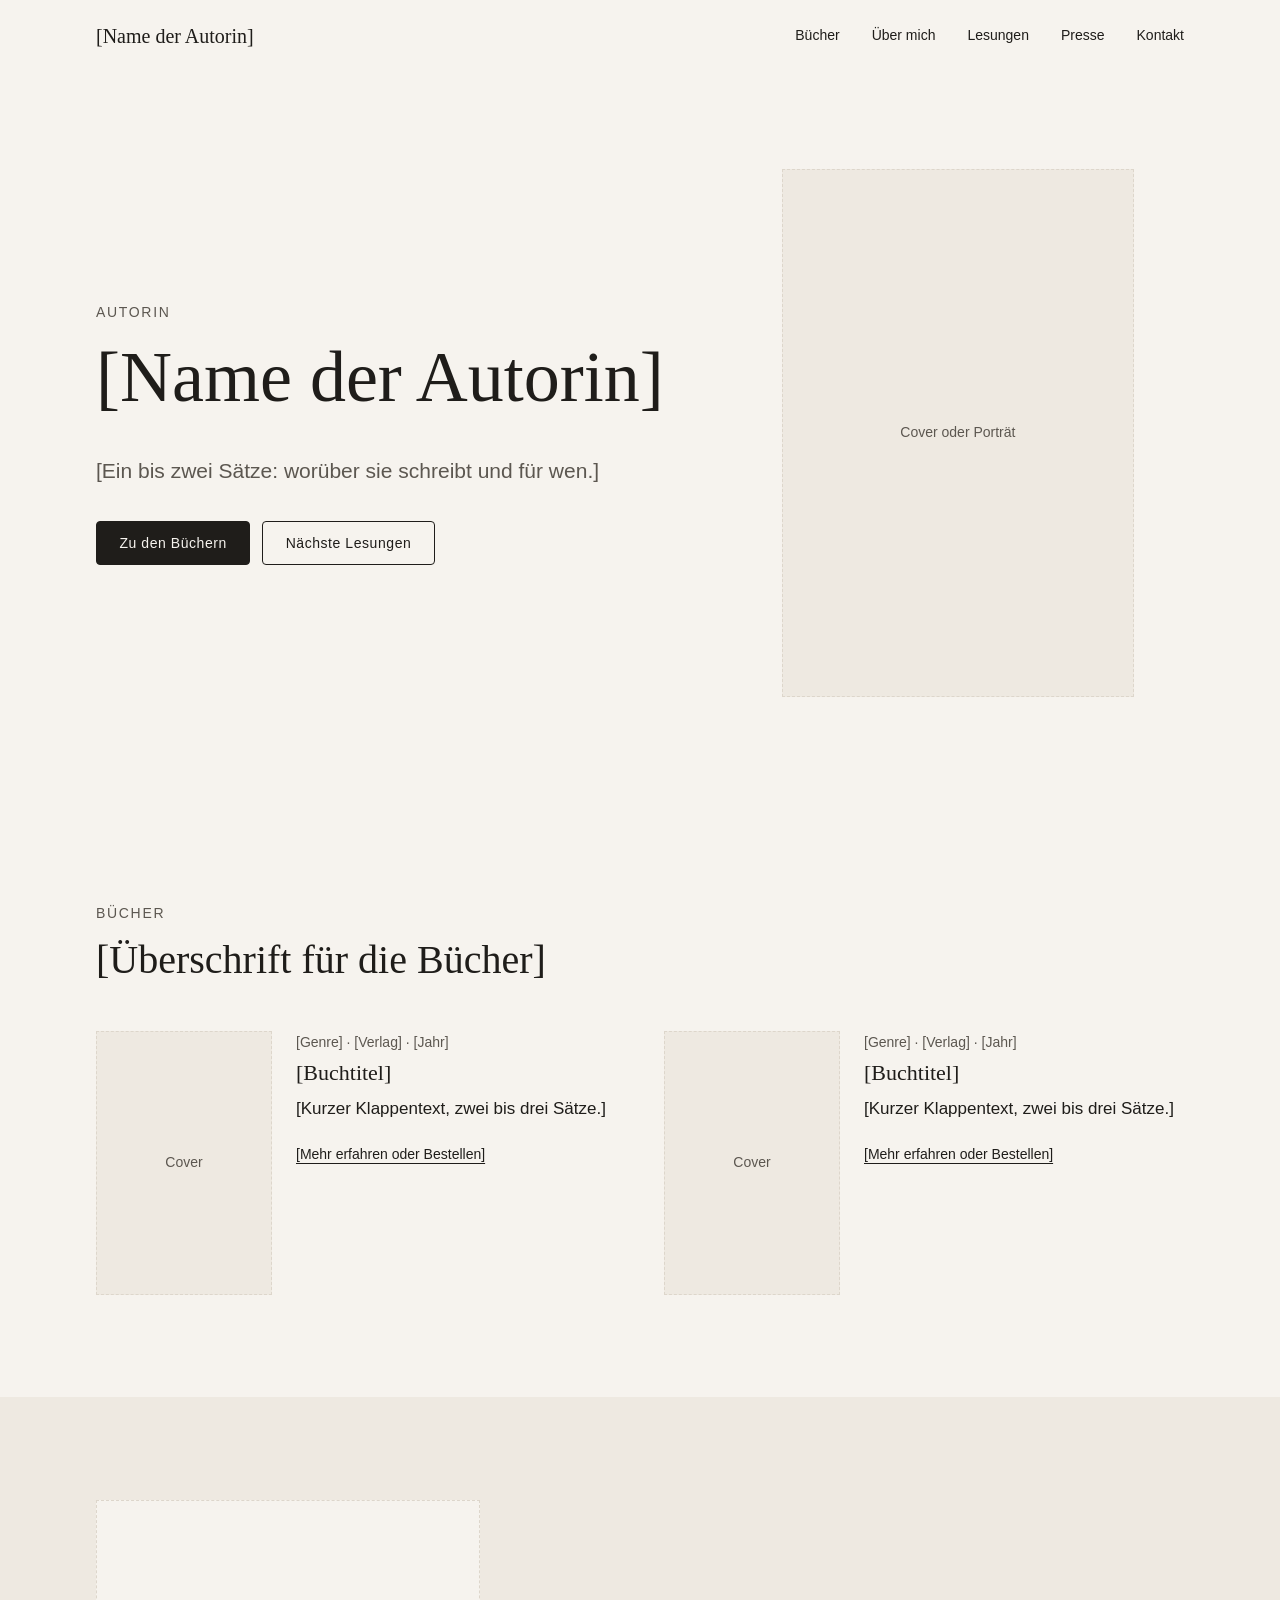
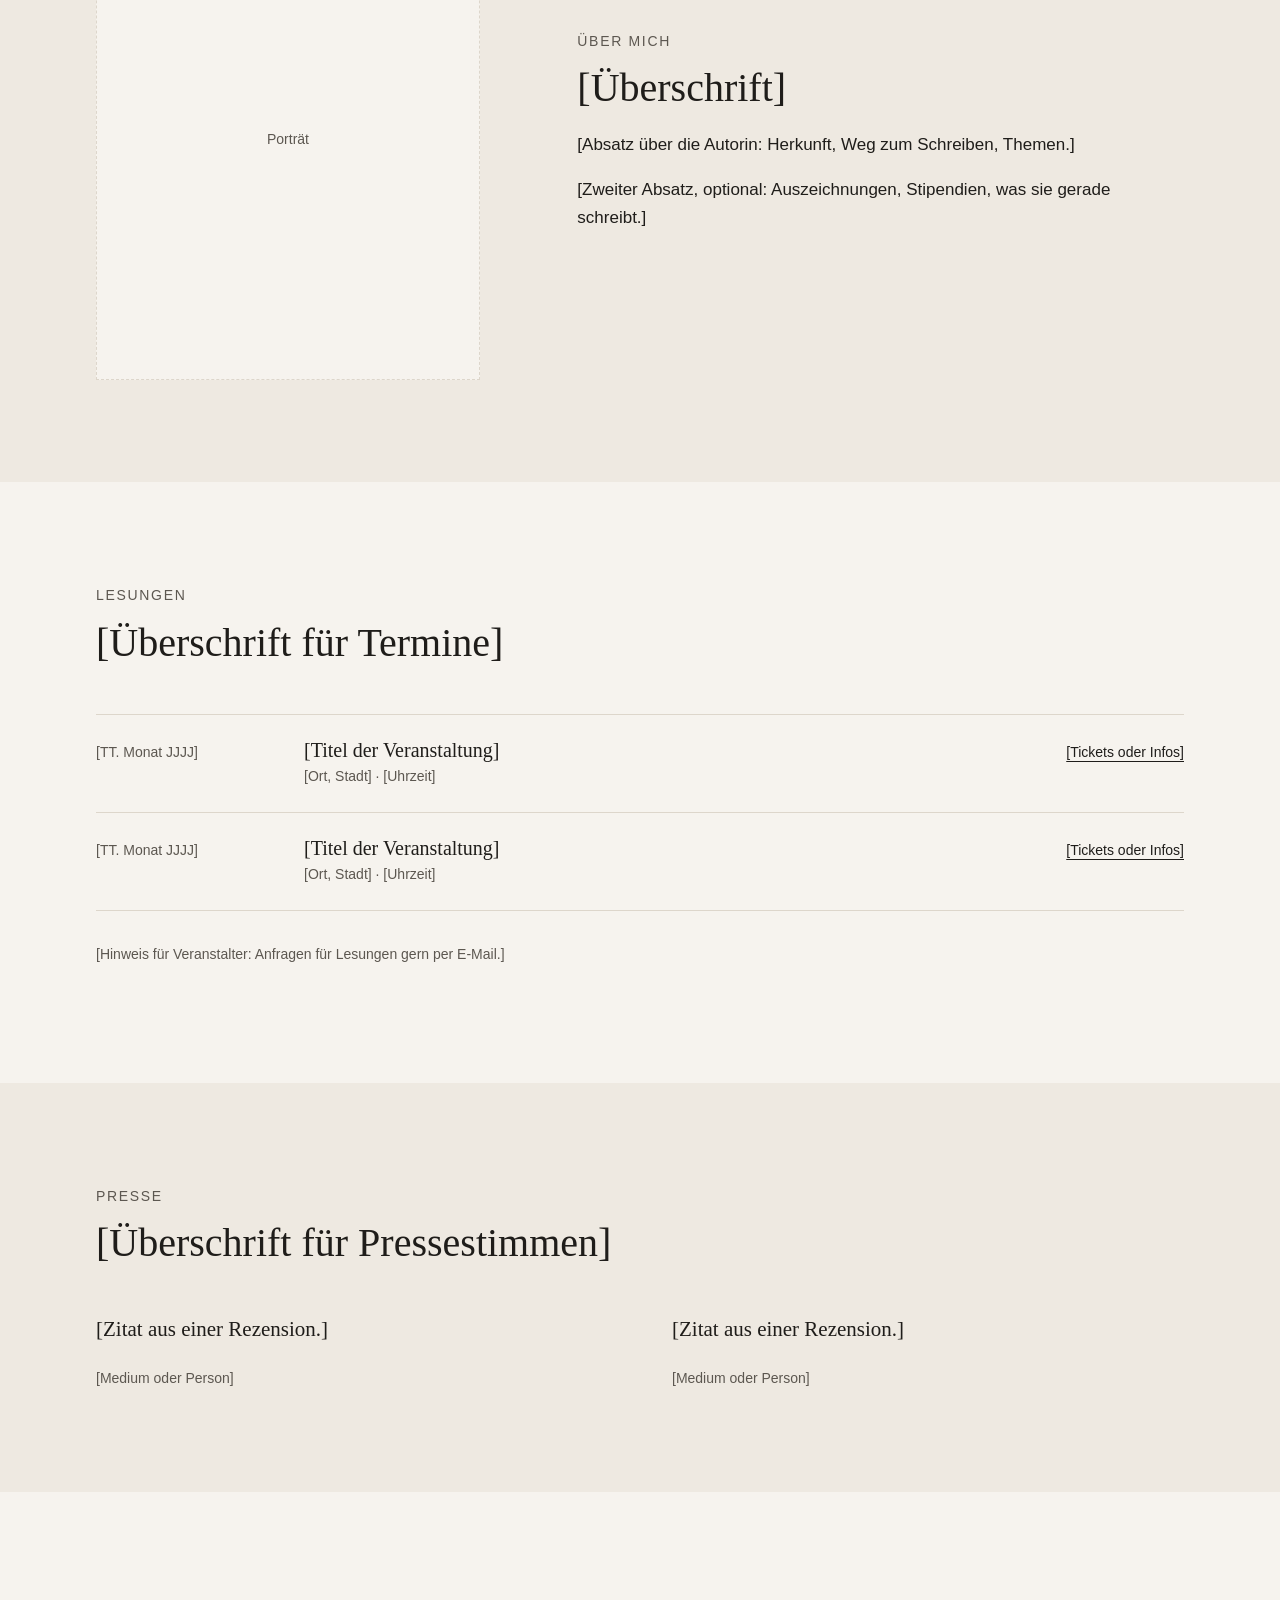
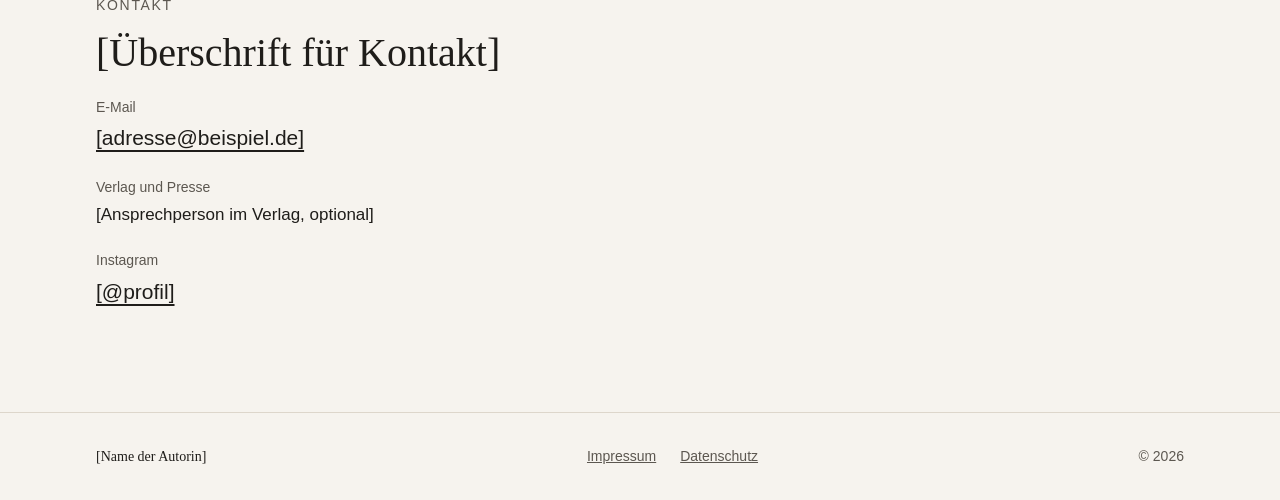
==== index.html @ 93bce3ea "Static site skeleton for an author: sections, legal templates, GitHub Pages setup Co-Authored-By: Cl" ====
<!DOCTYPE html>
<html lang="de">
<head>
  <meta charset="UTF-8">
  <meta name="viewport" content="width=device-width, initial-scale=1.0">
  <title>[Name der Autorin] | Autorin</title>
  <meta name="description" content="[Ein Satz über die Autorin und ihre Bücher, etwa 150 Zeichen.]">
  <meta name="theme-color" content="#f6f3ee">
  <meta property="og:title" content="[Name der Autorin] | Autorin">
  <meta property="og:description" content="[Ein Satz über die Autorin und ihre Bücher.]">
  <meta property="og:type" content="website">
  <link rel="icon" href="favicon.svg" type="image/svg+xml">
  <link rel="stylesheet" href="assets/css/style.css?v=20261109-1">
  <script>document.documentElement.classList.add("js");</script>
  <script src="assets/js/main.js?v=20261109-1" defer></script>
</head>
<body>
  <a class="skip-link" href="#inhalt">Zum Inhalt springen</a>

  <!-- Header ============================================================ -->
  <header class="site-header">
    <div class="container header-inner">
      <a class="brand" href="#top">[Name der Autorin]</a>

      <nav class="nav" aria-label="Hauptnavigation">
        <a href="#buecher">Bücher</a>
        <a href="#ueber-mich">Über mich</a>
        <a href="#lesungen">Lesungen</a>
        <a href="#presse">Presse</a>
        <a href="#kontakt">Kontakt</a>
      </nav>

      <button class="menu-toggle" type="button" aria-expanded="false" aria-controls="mobile-menu" aria-label="Menü öffnen">
        <span></span>
        <span></span>
      </button>
    </div>
  </header>

  <div class="mobile-menu" id="mobile-menu" aria-hidden="true">
    <ul>
      <li><a href="#buecher">Bücher</a></li>
      <li><a href="#ueber-mich">Über mich</a></li>
      <li><a href="#lesungen">Lesungen</a></li>
      <li><a href="#presse">Presse</a></li>
      <li><a href="#kontakt">Kontakt</a></li>
    </ul>
  </div>

  <main id="top">
    <div id="inhalt"></div>

    <!-- Start ============================================================= -->
    <section class="hero" aria-label="Einleitung">
      <div class="container hero__grid">
        <div class="hero__content">
          <p class="eyebrow reveal">Autorin</p>
          <h1 class="hero__title reveal">[Name der Autorin]</h1>
          <p class="hero__lead reveal">[Ein bis zwei Sätze: worüber sie schreibt und für wen.]</p>
          <div class="hero__actions reveal">
            <a class="btn btn--solid" href="#buecher">Zu den Büchern</a>
            <a class="btn" href="#lesungen">Nächste Lesungen</a>
          </div>
        </div>
        <figure class="hero__media reveal">
          <!-- Neuestes Buchcover oder Porträt: <img src="assets/images/..." alt="..." width="..." height="..."> -->
          <div class="placeholder placeholder--cover" aria-hidden="true">Cover oder Porträt</div>
        </figure>
      </div>
    </section>

    <!-- Bücher ============================================================ -->
    <section class="section" id="buecher" aria-labelledby="buecher-titel">
      <div class="container">
        <header class="section__head reveal">
          <p class="eyebrow">Bücher</p>
          <h2 id="buecher-titel">[Überschrift für die Bücher]</h2>
        </header>

        <ul class="books">
          <!-- Pro Buch ein <li class="book">. Reihenfolge: neuestes zuerst. -->
          <li class="book reveal">
            <div class="placeholder placeholder--cover" aria-hidden="true">Cover</div>
            <div class="book__body">
              <p class="book__meta">[Genre] · [Verlag] · [Jahr]</p>
              <h3 class="book__title">[Buchtitel]</h3>
              <p>[Kurzer Klappentext, zwei bis drei Sätze.]</p>
              <a class="text-link" href="#">[Mehr erfahren oder Bestellen]</a>
            </div>
          </li>
          <li class="book reveal">
            <div class="placeholder placeholder--cover" aria-hidden="true">Cover</div>
            <div class="book__body">
              <p class="book__meta">[Genre] · [Verlag] · [Jahr]</p>
              <h3 class="book__title">[Buchtitel]</h3>
              <p>[Kurzer Klappentext, zwei bis drei Sätze.]</p>
              <a class="text-link" href="#">[Mehr erfahren oder Bestellen]</a>
            </div>
          </li>
        </ul>
      </div>
    </section>

    <!-- Über mich ========================================================= -->
    <section class="section section--tinted" id="ueber-mich" aria-labelledby="ueber-titel">
      <div class="container about">
        <figure class="about__media reveal">
          <div class="placeholder placeholder--portrait" aria-hidden="true">Porträt</div>
        </figure>
        <div class="about__text reveal">
          <p class="eyebrow">Über mich</p>
          <h2 id="ueber-titel">[Überschrift]</h2>
          <p>[Absatz über die Autorin: Herkunft, Weg zum Schreiben, Themen.]</p>
          <p>[Zweiter Absatz, optional: Auszeichnungen, Stipendien, was sie gerade schreibt.]</p>
        </div>
      </div>
    </section>

    <!-- Lesungen und Termine ============================================== -->
    <section class="section" id="lesungen" aria-labelledby="lesungen-titel">
      <div class="container">
        <header class="section__head reveal">
          <p class="eyebrow">Lesungen</p>
          <h2 id="lesungen-titel">[Überschrift für Termine]</h2>
        </header>

        <ul class="events">
          <!-- Pro Termin ein <li class="event">, nach Datum sortiert. Vergangene Termine entfernen. -->
          <li class="event reveal">
            <time class="event__date" datetime="2026-01-01">[TT. Monat JJJJ]</time>
            <div class="event__body">
              <h3 class="event__title">[Titel der Veranstaltung]</h3>
              <p class="event__place">[Ort, Stadt] · [Uhrzeit]</p>
            </div>
            <a class="text-link" href="#">[Tickets oder Infos]</a>
          </li>
          <li class="event reveal">
            <time class="event__date" datetime="2026-01-01">[TT. Monat JJJJ]</time>
            <div class="event__body">
              <h3 class="event__title">[Titel der Veranstaltung]</h3>
              <p class="event__place">[Ort, Stadt] · [Uhrzeit]</p>
            </div>
            <a class="text-link" href="#">[Tickets oder Infos]</a>
          </li>
        </ul>
        <p class="note reveal">[Hinweis für Veranstalter: Anfragen für Lesungen gern per E-Mail.]</p>
      </div>
    </section>

    <!-- Presse ============================================================ -->
    <section class="section section--tinted" id="presse" aria-labelledby="presse-titel">
      <div class="container">
        <header class="section__head reveal">
          <p class="eyebrow">Presse</p>
          <h2 id="presse-titel">[Überschrift für Pressestimmen]</h2>
        </header>

        <div class="quotes">
          <figure class="quote reveal">
            <blockquote><p>[Zitat aus einer Rezension.]</p></blockquote>
            <figcaption>[Medium oder Person]</figcaption>
          </figure>
          <figure class="quote reveal">
            <blockquote><p>[Zitat aus einer Rezension.]</p></blockquote>
            <figcaption>[Medium oder Person]</figcaption>
          </figure>
        </div>
        <!-- Optional: Pressefotos und Kurzbiografie zum Download (assets/presse/...). -->
      </div>
    </section>

    <!-- Kontakt =========================================================== -->
    <section class="section" id="kontakt" aria-labelledby="kontakt-titel">
      <div class="container contact reveal">
        <p class="eyebrow">Kontakt</p>
        <h2 id="kontakt-titel">[Überschrift für Kontakt]</h2>
        <ul class="contact__list">
          <li>
            <span class="contact__label">E-Mail</span>
            <a href="mailto:[adresse@beispiel.de]">[adresse@beispiel.de]</a>
          </li>
          <li>
            <span class="contact__label">Verlag und Presse</span>
            <span>[Ansprechperson im Verlag, optional]</span>
          </li>
          <li>
            <span class="contact__label">Instagram</span>
            <a href="#" target="_blank" rel="noopener noreferrer">[@profil]</a>
          </li>
        </ul>
      </div>
    </section>

  </main>

  <!-- Footer ============================================================ -->
  <footer class="site-footer">
    <div class="container footer-inner">
      <span class="footer-brand">[Name der Autorin]</span>
      <nav class="footer-links" aria-label="Rechtliches">
        <a href="impressum.html">Impressum</a>
        <a href="datenschutz.html">Datenschutz</a>
      </nav>
      <span>&copy; <span id="year">2026</span></span>
    </div>
  </footer>

</body>
</html>
---- assets/css/style.css ----
/* ==========================================================================
   Website [Name der Autorin]
   The look is deliberately neutral until the style is decided: change the
   variables in :root first (colours, fonts, sizes), not the rules below.
   ========================================================================== */

:root {
  /* Colours */
  --bg: #f6f3ee;
  --bg-tinted: #eee9e1;
  --surface: #ffffff;
  --ink: #1f1d1a;
  --ink-soft: #5c5750;
  --line: #ddd6cb;
  --accent: #1f1d1a;
  --accent-ink: #f6f3ee;

  /* Fonts: system fonts until the style is chosen. Self-host any web
     font as .woff2 in assets/fonts/ (no Google Fonts, see CLAUDE.md). */
  --font-display: Georgia, "Times New Roman", serif;
  --font-body: -apple-system, BlinkMacSystemFont, "Segoe UI", Roboto, Helvetica, Arial, sans-serif;

  /* Type scale */
  --text-small: 0.875rem;
  --text-body: 1.0625rem;
  --text-lead: clamp(1.125rem, 0.6vw + 1rem, 1.3125rem);
  --text-h3: 1.375rem;
  --text-h2: clamp(1.75rem, 2.2vw + 1rem, 2.5rem);
  --text-hero: clamp(2.5rem, 5vw + 1rem, 4.5rem);

  /* Layout */
  --container: 72rem;
  --gutter: clamp(1rem, 4vw, 2rem);
  --section-y: clamp(4rem, 8vw, 7rem);
  --radius: 4px;
  --header-h: 4.5rem;
}

/* Base ===================================================================== */

*,
*::before,
*::after {
  box-sizing: border-box;
}

html {
  -webkit-text-size-adjust: 100%;
  scroll-padding-top: var(--header-h);
}

@media (prefers-reduced-motion: no-preference) {
  html {
    scroll-behavior: smooth;
  }
}

body {
  margin: 0;
  background: var(--bg);
  color: var(--ink);
  font-family: var(--font-body);
  font-size: var(--text-body);
  line-height: 1.65;
  -webkit-font-smoothing: antialiased;
}

h1,
h2,
h3 {
  margin: 0 0 0.5em;
  font-family: var(--font-display);
  font-weight: 400;
  line-height: 1.15;
  text-wrap: balance;
}

h2 {
  font-size: var(--text-h2);
}

h3 {
  font-size: var(--text-h3);
}

p {
  margin: 0 0 1em;
}

img {
  display: block;
  max-width: 100%;
  height: auto;
}

a {
  color: inherit;
}

:focus-visible {
  outline: 2px solid var(--ink);
  outline-offset: 3px;
}

ul {
  margin: 0;
  padding: 0;
  list-style: none;
}

figure,
blockquote {
  margin: 0;
}

.container {
  width: 100%;
  max-width: var(--container);
  margin-inline: auto;
  padding-inline: var(--gutter);
}

.skip-link {
  position: absolute;
  left: 1rem;
  top: -3rem;
  z-index: 100;
  padding: 0.5rem 1rem;
  background: var(--ink);
  color: var(--accent-ink);
}

.skip-link:focus {
  top: 1rem;
}

.eyebrow {
  margin-bottom: 0.75rem;
  color: var(--ink-soft);
  font-size: var(--text-small);
  letter-spacing: 0.12em;
  text-transform: uppercase;
}

.text-link {
  font-size: var(--text-small);
  text-underline-offset: 0.25em;
}

.note {
  margin-top: 2rem;
  color: var(--ink-soft);
  font-size: var(--text-small);
}

/* Buttons ================================================================== */

.btn {
  display: inline-flex;
  align-items: center;
  justify-content: center;
  min-height: 2.75rem;
  padding: 0.6rem 1.4rem;
  border: 1px solid var(--ink);
  border-radius: var(--radius);
  color: var(--ink);
  font-size: var(--text-small);
  letter-spacing: 0.04em;
  text-decoration: none;
  transition: background-color 0.2s, color 0.2s;
}

.btn:hover {
  background: var(--ink);
  color: var(--accent-ink);
}

.btn--solid {
  background: var(--accent);
  border-color: var(--accent);
  color: var(--accent-ink);
}

.btn--solid:hover {
  background: transparent;
  color: var(--ink);
}

/* Placeholders (remove once real images exist) ============================= */

.placeholder {
  display: grid;
  place-items: center;
  border: 1px dashed var(--line);
  background: var(--bg-tinted);
  color: var(--ink-soft);
  font-size: var(--text-small);
}

.placeholder--cover {
  aspect-ratio: 2 / 3;
}

.placeholder--portrait {
  aspect-ratio: 4 / 5;
}

/* Header =================================================================== */

.site-header {
  position: sticky;
  top: 0;
  z-index: 50;
  background: var(--bg);
  border-bottom: 1px solid transparent;
  transition: border-color 0.2s;
}

.site-header.is-scrolled {
  border-bottom-color: var(--line);
}

.header-inner {
  display: flex;
  align-items: center;
  justify-content: space-between;
  gap: 2rem;
  min-height: var(--header-h);
}

.brand {
  font-family: var(--font-display);
  font-size: 1.25rem;
  text-decoration: none;
}

.nav {
  display: none;
  gap: 2rem;
  font-size: var(--text-small);
}

.nav a {
  text-decoration: none;
  text-underline-offset: 0.35em;
}

.nav a:hover {
  text-decoration: underline;
}

.menu-toggle {
  position: relative;
  z-index: 60;
  display: grid;
  gap: 6px;
  place-content: center;
  width: 2.75rem;
  height: 2.75rem;
  padding: 0;
  border: 0;
  background: none;
  color: var(--ink);
  cursor: pointer;
}

.menu-toggle span {
  display: block;
  width: 22px;
  height: 1.5px;
  background: currentColor;
  transition: transform 0.25s;
}

.menu-open .menu-toggle span:first-child {
  transform: translateY(3.75px) rotate(45deg);
}

.menu-open .menu-toggle span:last-child {
  transform: translateY(-3.75px) rotate(-45deg);
}

.mobile-menu {
  position: fixed;
  inset: 0;
  z-index: 40;
  display: flex;
  flex-direction: column;
  justify-content: center;
  padding: var(--header-h) var(--gutter) 2rem;
  background: var(--bg);
  visibility: hidden;
  opacity: 0;
  transition: opacity 0.25s, visibility 0.25s;
}

.mobile-menu li + li {
  margin-top: 1rem;
}

.mobile-menu a {
  font-family: var(--font-display);
  font-size: 2rem;
  text-decoration: none;
}

.menu-open .mobile-menu {
  visibility: visible;
  opacity: 1;
}

@media (min-width: 52rem) {
  .nav {
    display: flex;
  }

  .menu-toggle,
  .mobile-menu {
    display: none;
  }
}

/* Hero ===================================================================== */

.hero {
  padding-block: clamp(3rem, 8vw, 6rem) var(--section-y);
}

.hero__grid {
  display: grid;
  gap: 3rem;
  align-items: center;
}

.hero__title {
  font-size: var(--text-hero);
}

.hero__lead {
  max-width: 34rem;
  color: var(--ink-soft);
  font-size: var(--text-lead);
}

.hero__actions {
  display: flex;
  flex-wrap: wrap;
  gap: 0.75rem;
  margin-top: 2rem;
}

.hero__media {
  max-width: 22rem;
  width: 100%;
  justify-self: center;
}

@media (min-width: 52rem) {
  .hero__grid {
    grid-template-columns: 1.3fr 1fr;
  }
}

/* Sections ================================================================= */

.section {
  padding-block: var(--section-y);
}

.section--tinted {
  background: var(--bg-tinted);
}

.section--tinted .placeholder {
  background: var(--bg);
}

.section__head {
  max-width: 40rem;
  margin-bottom: 3rem;
}

/* Books */

.books {
  display: grid;
  gap: 3rem;
}

.book {
  display: grid;
  grid-template-columns: minmax(7rem, 11rem) 1fr;
  gap: 1.5rem;
  align-items: start;
}

.book__meta {
  margin-bottom: 0.4rem;
  color: var(--ink-soft);
  font-size: var(--text-small);
}

.book__title {
  margin-bottom: 0.6rem;
}

@media (min-width: 52rem) {
  .books {
    grid-template-columns: repeat(2, 1fr);
  }
}

/* About */

.about {
  display: grid;
  gap: 3rem;
  align-items: center;
}

.about__media {
  max-width: 24rem;
  width: 100%;
}

.about__text {
  max-width: 38rem;
}

@media (min-width: 52rem) {
  .about {
    grid-template-columns: 1fr 1.4fr;
  }
}

/* Events */

.events {
  border-top: 1px solid var(--line);
}

.event {
  display: grid;
  gap: 0.25rem 2rem;
  padding-block: 1.5rem;
  border-bottom: 1px solid var(--line);
}

.event__date {
  color: var(--ink-soft);
  font-size: var(--text-small);
}

.event__title {
  margin: 0;
  font-size: 1.25rem;
}

.event__place {
  margin: 0.2rem 0 0;
  color: var(--ink-soft);
  font-size: var(--text-small);
}

@media (min-width: 52rem) {
  .event {
    grid-template-columns: 11rem 1fr auto;
    align-items: baseline;
  }
}

/* Press */

.quotes {
  display: grid;
  gap: 2.5rem;
}

.quote blockquote {
  font-family: var(--font-display);
  font-size: var(--text-lead);
  line-height: 1.5;
}

.quote figcaption {
  margin-top: 0.75rem;
  color: var(--ink-soft);
  font-size: var(--text-small);
}

@media (min-width: 52rem) {
  .quotes {
    grid-template-columns: repeat(2, 1fr);
    gap: 4rem;
  }
}

/* Contact */

.contact__list {
  display: grid;
  gap: 1.25rem;
  max-width: 36rem;
  margin-top: 1rem;
}

.contact__list li {
  display: grid;
  gap: 0.15rem;
}

.contact__label {
  color: var(--ink-soft);
  font-size: var(--text-small);
}

.contact__list a {
  font-size: var(--text-lead);
  text-underline-offset: 0.25em;
  overflow-wrap: anywhere;
}

/* Footer =================================================================== */

.site-footer {
  padding-block: 2rem;
  border-top: 1px solid var(--line);
  color: var(--ink-soft);
  font-size: var(--text-small);
}

.footer-inner {
  display: flex;
  flex-wrap: wrap;
  align-items: center;
  justify-content: space-between;
  gap: 1rem 2rem;
}

.footer-brand {
  color: var(--ink);
  font-family: var(--font-display);
}

.footer-links {
  display: flex;
  gap: 1.5rem;
}

/* Legal pages and 404 ====================================================== */

.legal {
  max-width: 44rem;
  padding-block: clamp(3rem, 8vw, 5rem) var(--section-y);
}

.legal h1 {
  font-size: var(--text-h2);
}

.legal h2 {
  margin-top: 2.5rem;
  font-size: var(--text-h3);
}

.legal .back {
  display: inline-block;
  margin-bottom: 2rem;
  font-size: var(--text-small);
}

/* Reveal on scroll (only with JS and without reduced motion) =============== */

@media (prefers-reduced-motion: no-preference) {
  .js .reveal {
    opacity: 0;
    transform: translateY(14px);
    transition: opacity 0.7s ease, transform 0.7s ease;
  }

  .js .reveal.is-visible {
    opacity: 1;
    transform: none;
  }
}
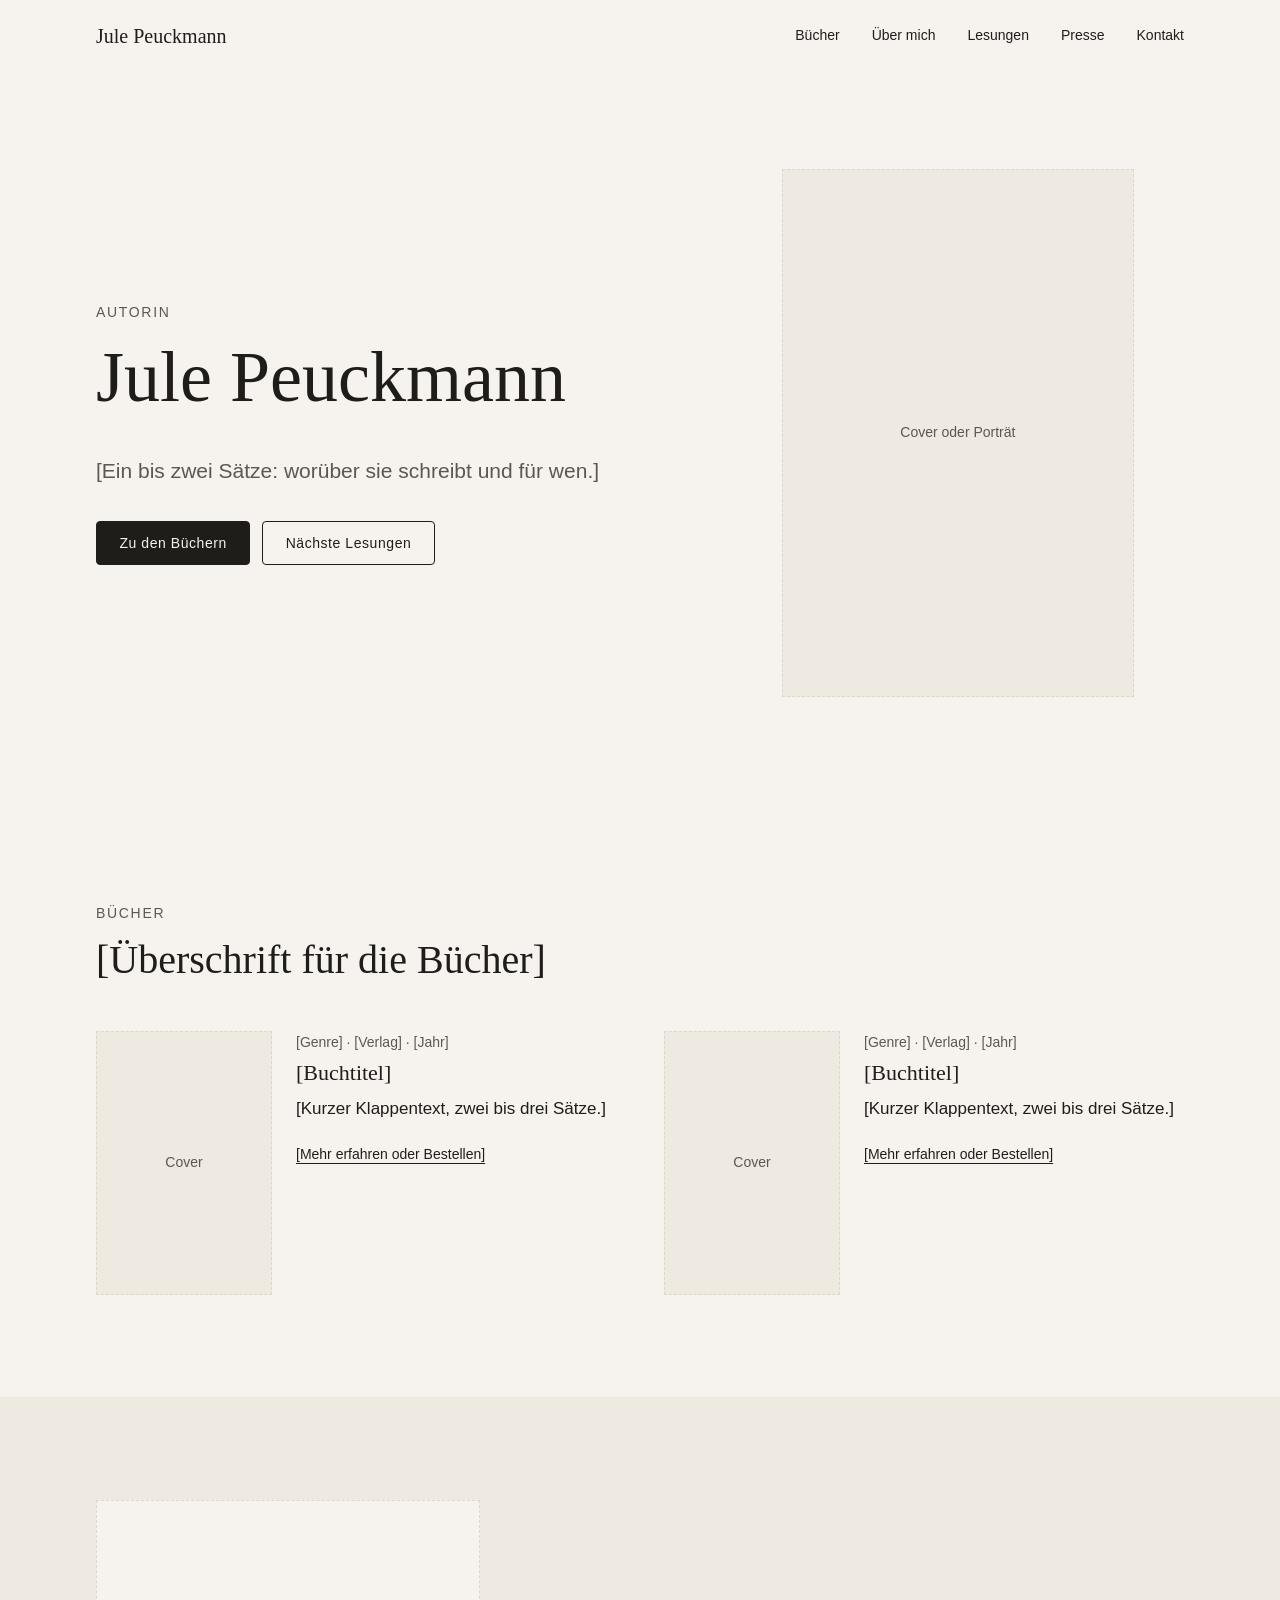
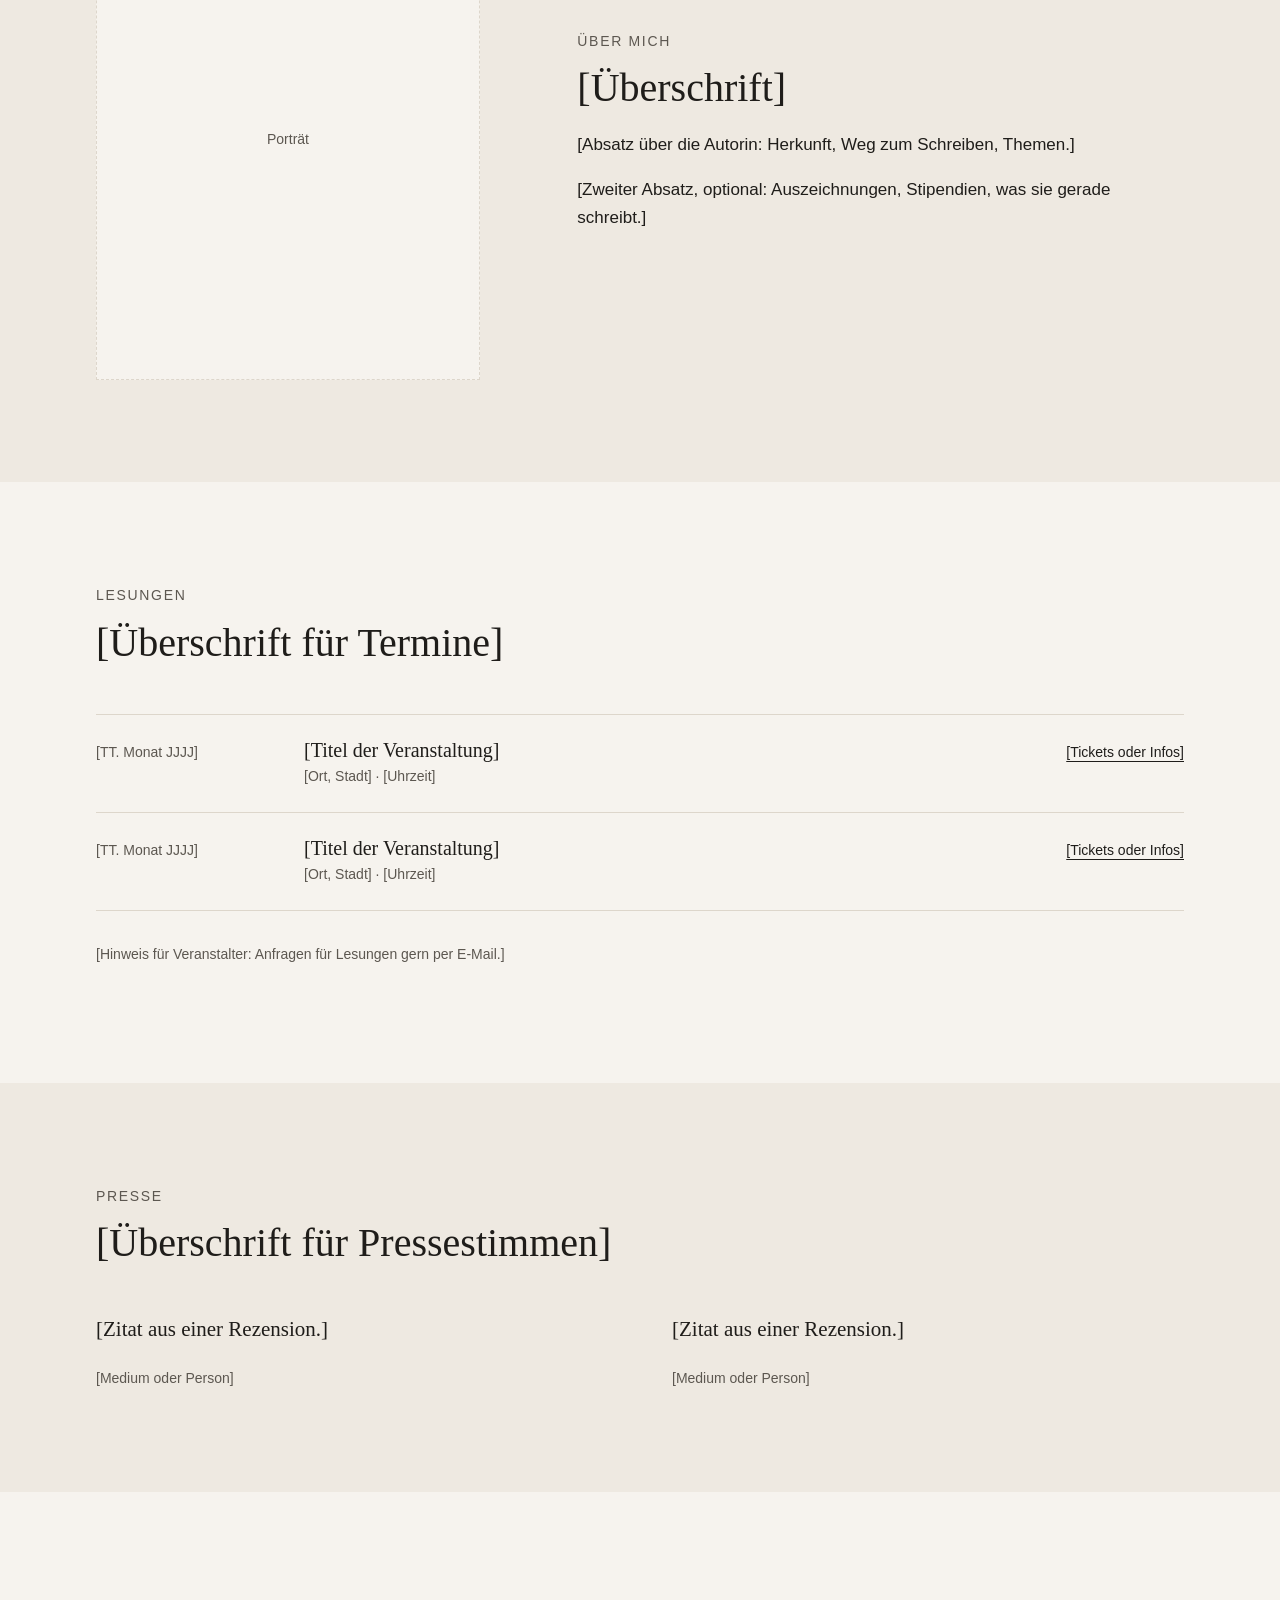
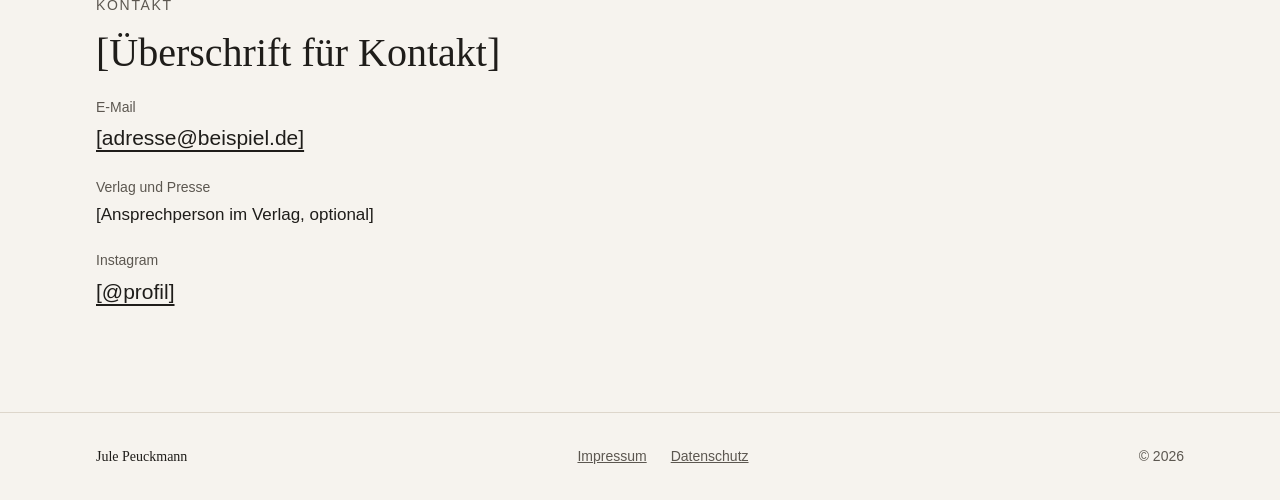
==== commit 830ace49: "Name the site for Jule Peuckmann, JP favicon Co-Authored-By: Claude Opus 5.5 <noreply@anthropic.com>" ====
--- a/index.html
+++ b/index.html
@@ -3,10 +3,10 @@
 <head>
   <meta charset="UTF-8">
   <meta name="viewport" content="width=device-width, initial-scale=1.0">
-  <title>[Name der Autorin] | Autorin</title>
+  <title>Jule Peuckmann | Autorin</title>
   <meta name="description" content="[Ein Satz über die Autorin und ihre Bücher, etwa 150 Zeichen.]">
   <meta name="theme-color" content="#f6f3ee">
-  <meta property="og:title" content="[Name der Autorin] | Autorin">
+  <meta property="og:title" content="Jule Peuckmann | Autorin">
   <meta property="og:description" content="[Ein Satz über die Autorin und ihre Bücher.]">
   <meta property="og:type" content="website">
   <link rel="icon" href="favicon.svg" type="image/svg+xml">
@@ -20,7 +20,7 @@
   <!-- Header ============================================================ -->
   <header class="site-header">
     <div class="container header-inner">
-      <a class="brand" href="#top">[Name der Autorin]</a>
+      <a class="brand" href="#top">Jule Peuckmann</a>
 
       <nav class="nav" aria-label="Hauptnavigation">
         <a href="#buecher">Bücher</a>
@@ -55,7 +55,7 @@
       <div class="container hero__grid">
         <div class="hero__content">
           <p class="eyebrow reveal">Autorin</p>
-          <h1 class="hero__title reveal">[Name der Autorin]</h1>
+          <h1 class="hero__title reveal">Jule Peuckmann</h1>
           <p class="hero__lead reveal">[Ein bis zwei Sätze: worüber sie schreibt und für wen.]</p>
           <div class="hero__actions reveal">
             <a class="btn btn--solid" href="#buecher">Zu den Büchern</a>
@@ -196,7 +196,7 @@
   <!-- Footer ============================================================ -->
   <footer class="site-footer">
     <div class="container footer-inner">
-      <span class="footer-brand">[Name der Autorin]</span>
+      <span class="footer-brand">Jule Peuckmann</span>
       <nav class="footer-links" aria-label="Rechtliches">
         <a href="impressum.html">Impressum</a>
         <a href="datenschutz.html">Datenschutz</a>
--- a/assets/css/style.css
+++ b/assets/css/style.css
@@ -1,5 +1,5 @@
 /* ==========================================================================
-   Website [Name der Autorin]
+   Website Jule Peuckmann
    The look is deliberately neutral until the style is decided: change the
    variables in :root first (colours, fonts, sizes), not the rules below.
    ========================================================================== */
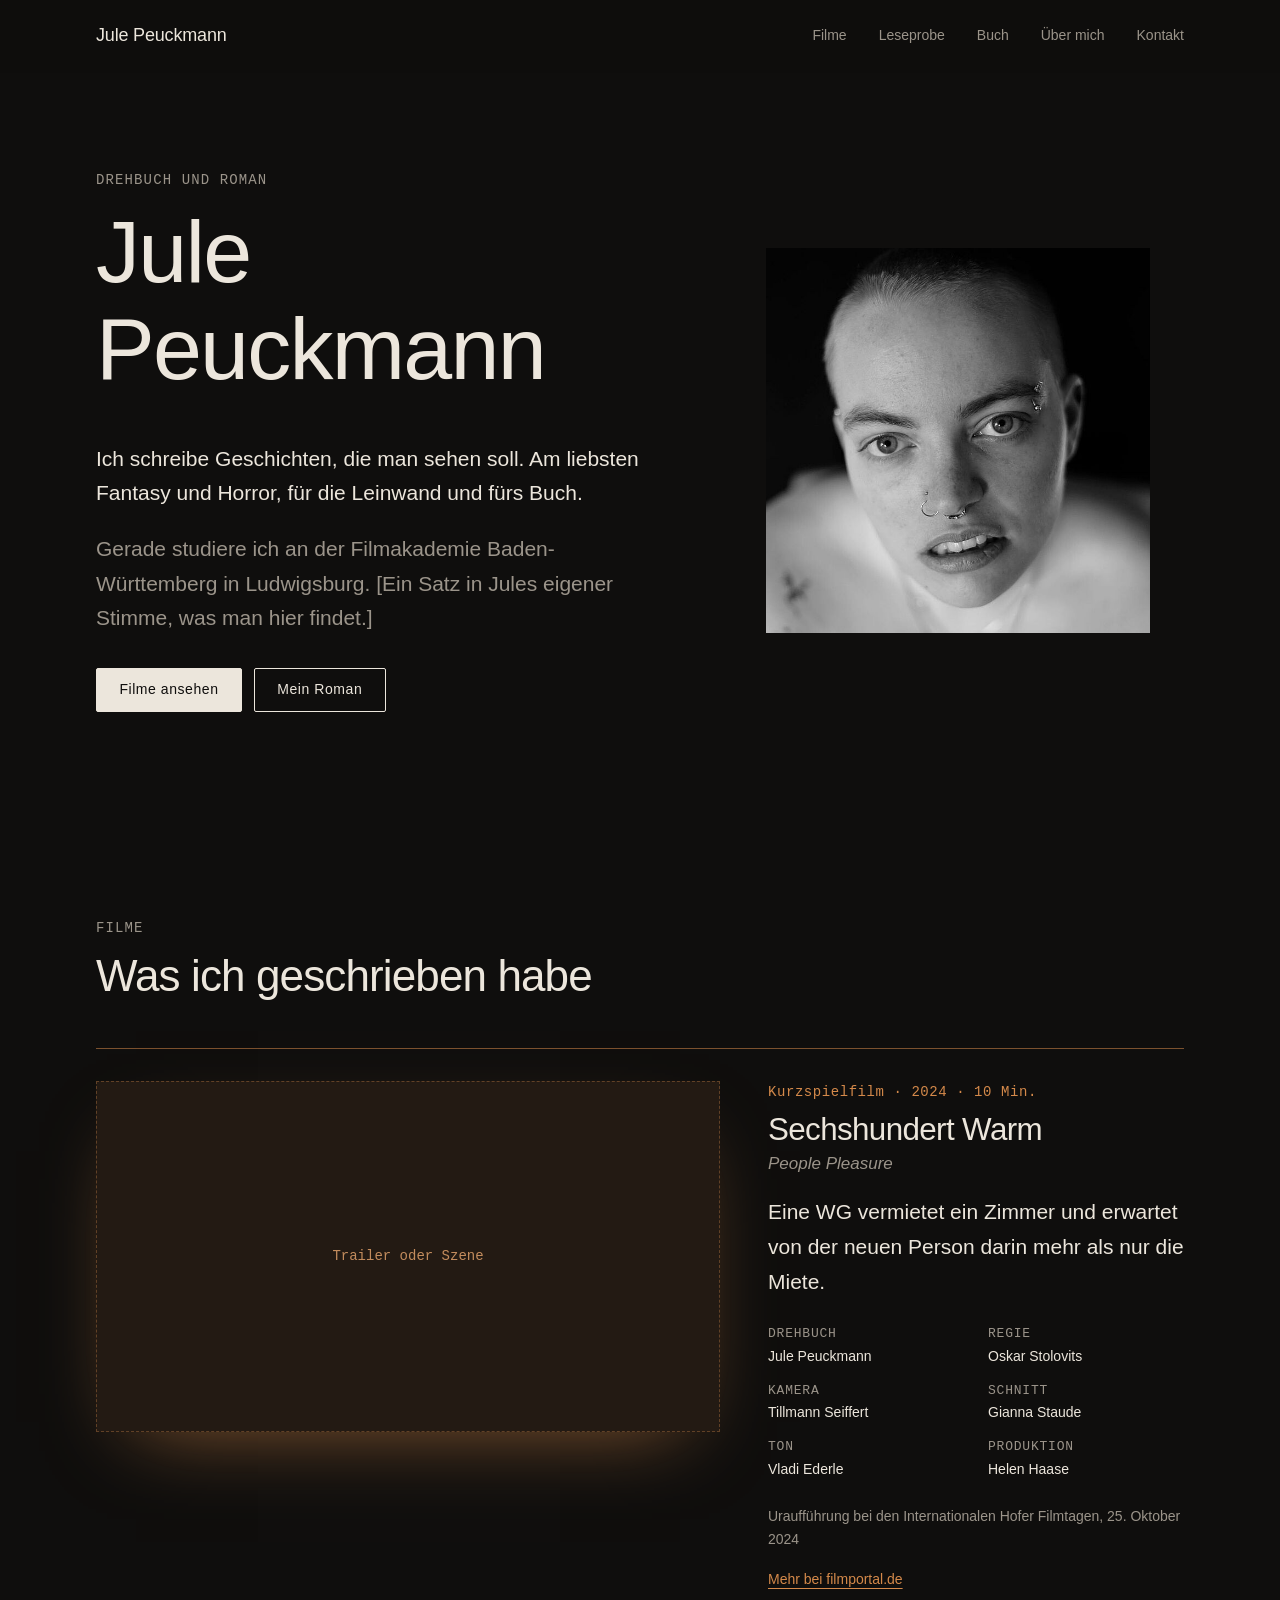
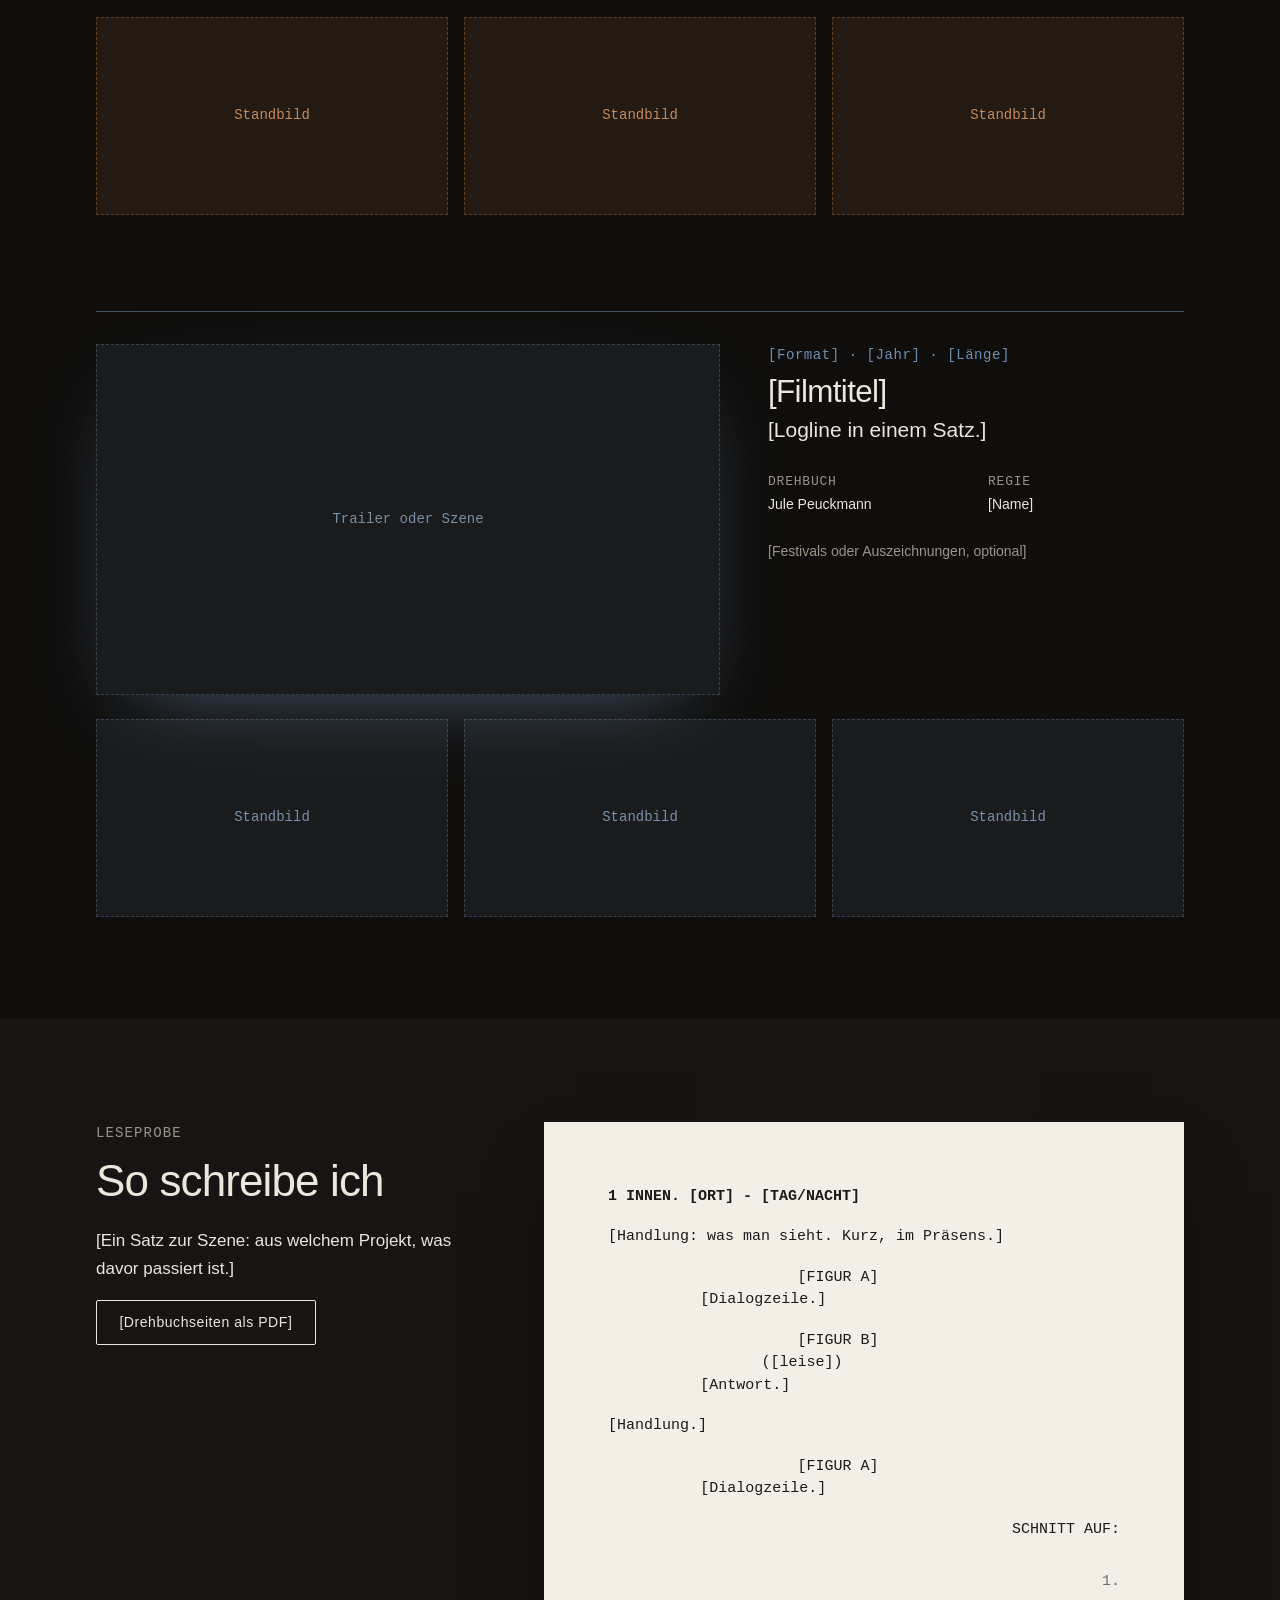
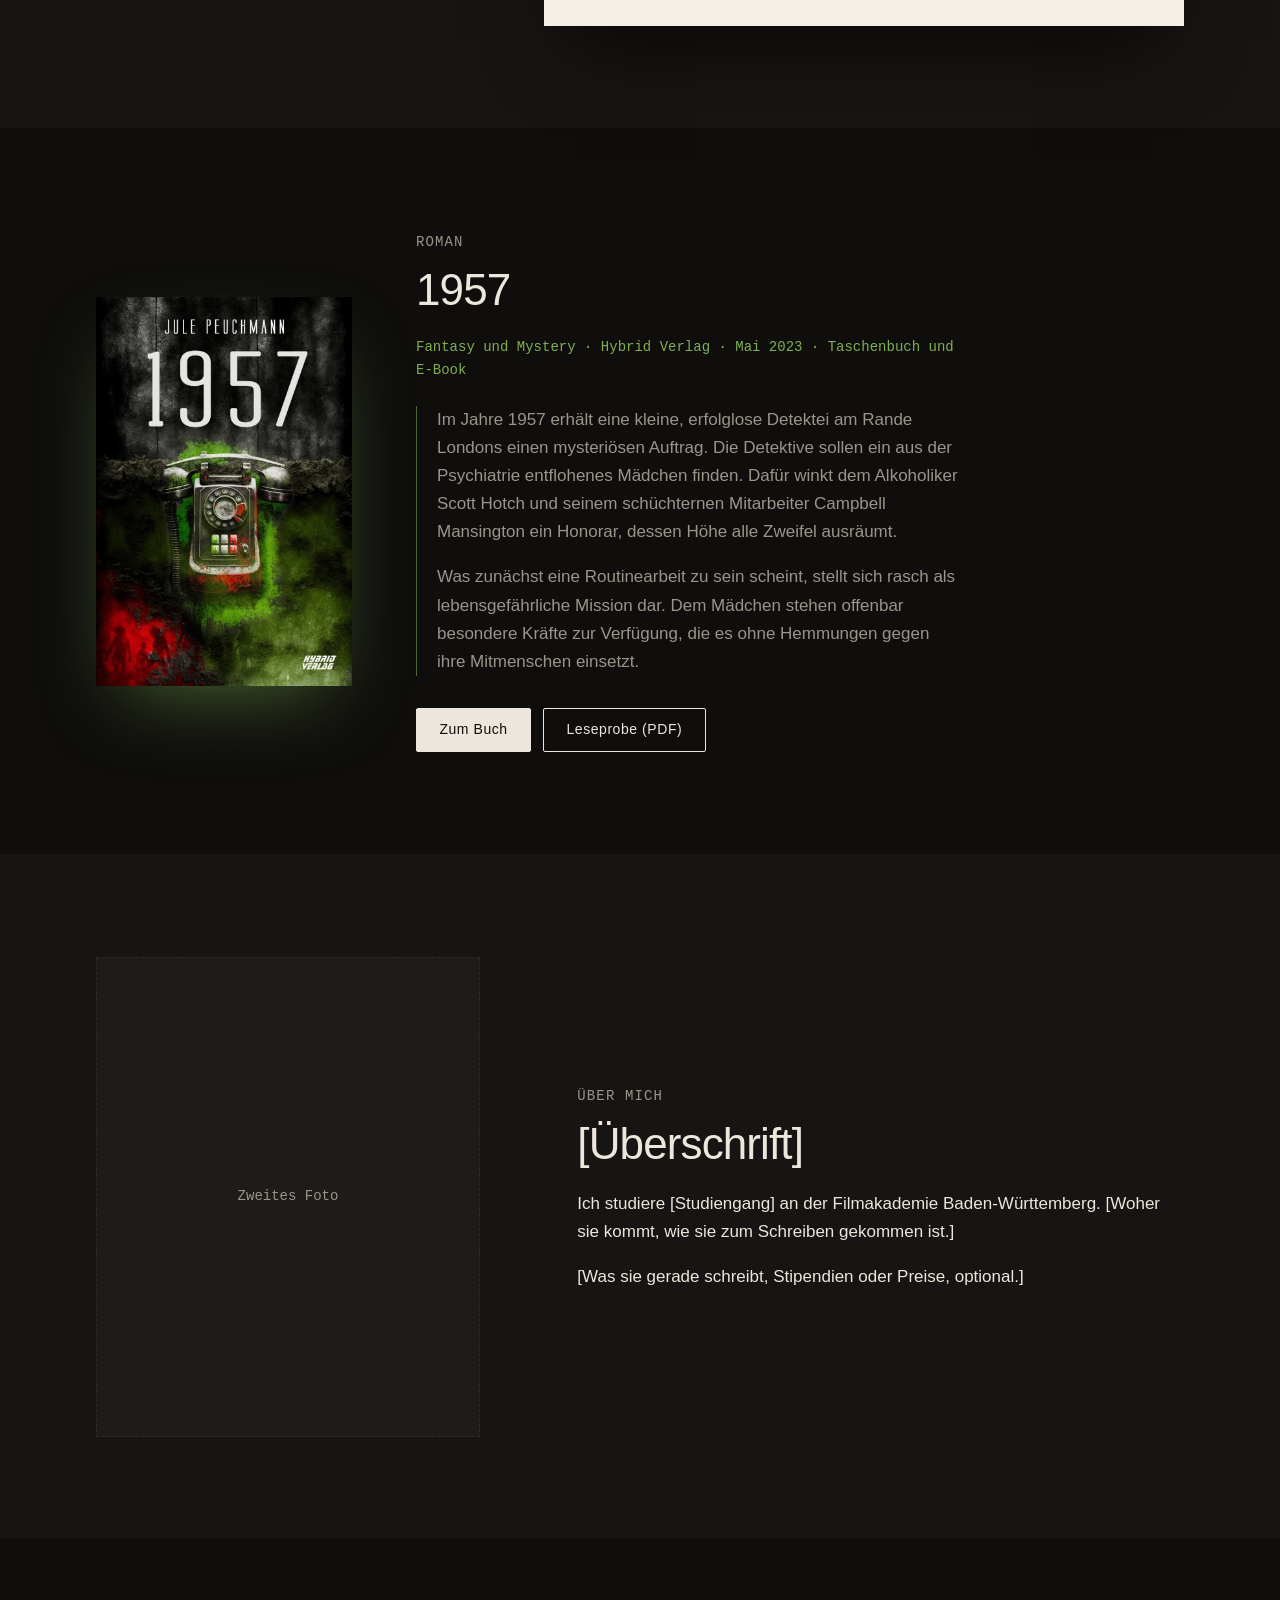
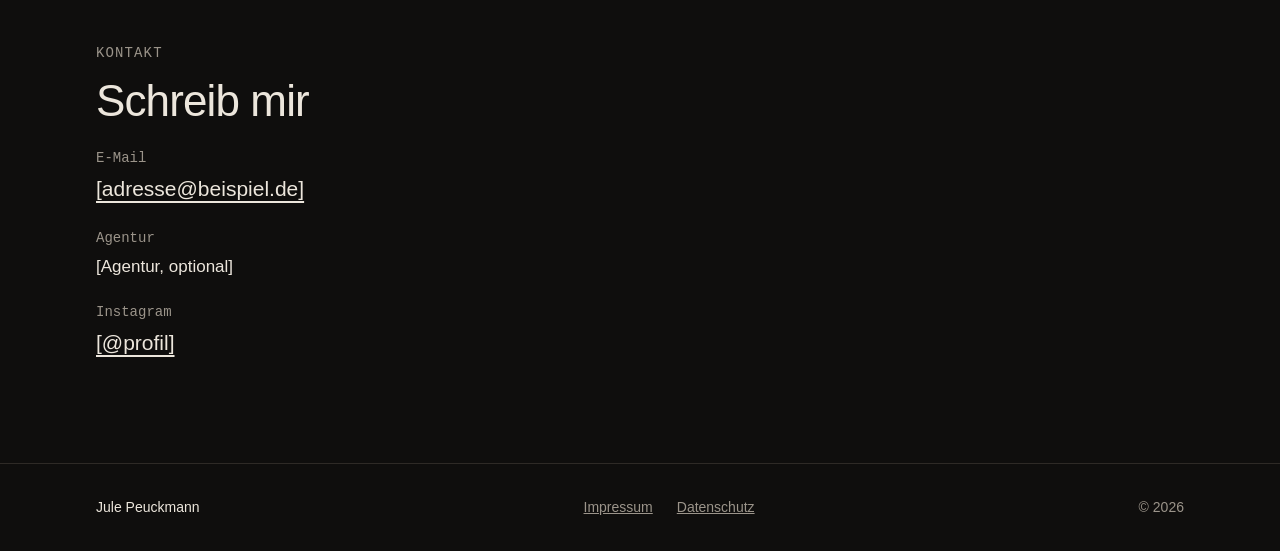
==== commit 9f0fcc50: "Dark screenwriter site: films with mood colours, screenplay sample, novel 1957, portrait Co-Authored" ====
--- a/index.html
+++ b/index.html
@@ -3,16 +3,16 @@
 <head>
   <meta charset="UTF-8">
   <meta name="viewport" content="width=device-width, initial-scale=1.0">
-  <title>Jule Peuckmann | Autorin</title>
-  <meta name="description" content="[Ein Satz über die Autorin und ihre Bücher, etwa 150 Zeichen.]">
-  <meta name="theme-color" content="#f6f3ee">
-  <meta property="og:title" content="Jule Peuckmann | Autorin">
-  <meta property="og:description" content="[Ein Satz über die Autorin und ihre Bücher.]">
+  <title>Jule Peuckmann | Drehbuch</title>
+  <meta name="description" content="Jule Peuckmann schreibt Drehbücher und studiert an der Filmakademie Baden-Württemberg. Filme, Leseprobe, Buch und Kontakt.">
+  <meta name="theme-color" content="#0f0e0d">
+  <meta property="og:title" content="Jule Peuckmann | Drehbuch">
+  <meta property="og:description" content="Filme, Drehbuchseiten und ein Buch von Jule Peuckmann.">
   <meta property="og:type" content="website">
   <link rel="icon" href="favicon.svg" type="image/svg+xml">
-  <link rel="stylesheet" href="assets/css/style.css?v=20261109-1">
+  <link rel="stylesheet" href="assets/css/style.css?v=20261120-1">
   <script>document.documentElement.classList.add("js");</script>
-  <script src="assets/js/main.js?v=20261109-1" defer></script>
+  <script src="assets/js/main.js?v=20261120-1" defer></script>
 </head>
 <body>
   <a class="skip-link" href="#inhalt">Zum Inhalt springen</a>
@@ -23,10 +23,10 @@
       <a class="brand" href="#top">Jule Peuckmann</a>
 
       <nav class="nav" aria-label="Hauptnavigation">
-        <a href="#buecher">Bücher</a>
+        <a href="#filme">Filme</a>
+        <a href="#leseprobe">Leseprobe</a>
+        <a href="#buch">Buch</a>
         <a href="#ueber-mich">Über mich</a>
-        <a href="#lesungen">Lesungen</a>
-        <a href="#presse">Presse</a>
         <a href="#kontakt">Kontakt</a>
       </nav>
 
@@ -39,10 +39,10 @@
 
   <div class="mobile-menu" id="mobile-menu" aria-hidden="true">
     <ul>
-      <li><a href="#buecher">Bücher</a></li>
+      <li><a href="#filme">Filme</a></li>
+      <li><a href="#leseprobe">Leseprobe</a></li>
+      <li><a href="#buch">Buch</a></li>
       <li><a href="#ueber-mich">Über mich</a></li>
-      <li><a href="#lesungen">Lesungen</a></li>
-      <li><a href="#presse">Presse</a></li>
       <li><a href="#kontakt">Kontakt</a></li>
     </ul>
   </div>
@@ -50,54 +50,150 @@
   <main id="top">
     <div id="inhalt"></div>
 
-    <!-- Start ============================================================= -->
+    <!-- Start: persönlich, wie ein kurzer Brief ========================== -->
     <section class="hero" aria-label="Einleitung">
       <div class="container hero__grid">
         <div class="hero__content">
-          <p class="eyebrow reveal">Autorin</p>
+          <p class="eyebrow reveal">Drehbuch und Roman</p>
           <h1 class="hero__title reveal">Jule Peuckmann</h1>
-          <p class="hero__lead reveal">[Ein bis zwei Sätze: worüber sie schreibt und für wen.]</p>
+          <div class="hero__letter reveal">
+            <p>Ich schreibe Geschichten, die man sehen soll. Am liebsten Fantasy und Horror, für die Leinwand und fürs Buch.</p>
+            <p>Gerade studiere ich an der Filmakademie Baden-Württemberg in Ludwigsburg. [Ein Satz in Jules eigener Stimme, was man hier findet.]</p>
+          </div>
           <div class="hero__actions reveal">
-            <a class="btn btn--solid" href="#buecher">Zu den Büchern</a>
-            <a class="btn" href="#lesungen">Nächste Lesungen</a>
+            <a class="btn btn--solid" href="#filme">Filme ansehen</a>
+            <a class="btn" href="#buch">Mein Roman</a>
           </div>
         </div>
         <figure class="hero__media reveal">
-          <!-- Neuestes Buchcover oder Porträt: <img src="assets/images/..." alt="..." width="..." height="..."> -->
-          <div class="placeholder placeholder--cover" aria-hidden="true">Cover oder Porträt</div>
+          <img src="assets/images/jule-peuckmann.jpg" alt="Porträt von Jule Peuckmann in Schwarzweiß" width="700" height="701">
         </figure>
       </div>
     </section>
 
-    <!-- Bücher ============================================================ -->
-    <section class="section" id="buecher" aria-labelledby="buecher-titel">
+    <!-- Filme =============================================================
+         Pro Film ein <article class="film">, neuester zuerst.
+         Jeder Film hat seine eigene Stimmungsfarbe: style="--film: #...".
+         Trailer oder Szene als eigene Datei (assets/video/*.mp4, H.264,
+         etwa 720p) mit Standbild als poster. Kein YouTube/Vimeo ohne
+         Anpassung von datenschutz.html (siehe CLAUDE.md). -->
+    <section class="section" id="filme" aria-labelledby="filme-titel">
       <div class="container">
         <header class="section__head reveal">
-          <p class="eyebrow">Bücher</p>
-          <h2 id="buecher-titel">[Überschrift für die Bücher]</h2>
+          <p class="eyebrow">Filme</p>
+          <h2 id="filme-titel">Was ich geschrieben habe</h2>
         </header>
 
-        <ul class="books">
-          <!-- Pro Buch ein <li class="book">. Reihenfolge: neuestes zuerst. -->
-          <li class="book reveal">
-            <div class="placeholder placeholder--cover" aria-hidden="true">Cover</div>
-            <div class="book__body">
-              <p class="book__meta">[Genre] · [Verlag] · [Jahr]</p>
-              <h3 class="book__title">[Buchtitel]</h3>
-              <p>[Kurzer Klappentext, zwei bis drei Sätze.]</p>
-              <a class="text-link" href="#">[Mehr erfahren oder Bestellen]</a>
-            </div>
-          </li>
-          <li class="book reveal">
-            <div class="placeholder placeholder--cover" aria-hidden="true">Cover</div>
-            <div class="book__body">
-              <p class="book__meta">[Genre] · [Verlag] · [Jahr]</p>
-              <h3 class="book__title">[Buchtitel]</h3>
-              <p>[Kurzer Klappentext, zwei bis drei Sätze.]</p>
-              <a class="text-link" href="#">[Mehr erfahren oder Bestellen]</a>
-            </div>
-          </li>
-        </ul>
+        <div class="films">
+
+          <article class="film reveal" style="--film: #d4894a;" aria-labelledby="film-600">
+            <div class="film__media">
+              <!-- <video controls preload="none" playsinline poster="assets/images/sechshundert-warm-still-1.jpg" width="1280" height="720">
+                     <source src="assets/video/sechshundert-warm-trailer.mp4" type="video/mp4">
+                   </video> -->
+              <div class="placeholder placeholder--wide" aria-hidden="true">Trailer oder Szene</div>
+            </div>
+            <div class="film__body">
+              <p class="film__meta">Kurzspielfilm · 2024 · 10 Min.</p>
+              <h3 class="film__title" id="film-600">Sechshundert Warm</h3>
+              <p class="film__alt">People Pleasure</p>
+              <!-- Logline aus der Filmportal-Beschreibung abgeleitet, von Jule bestätigen oder ersetzen lassen. -->
+              <p class="film__logline">Eine WG vermietet ein Zimmer und erwartet von der neuen Person darin mehr als nur die Miete.</p>
+              <dl class="credits">
+                <div><dt>Drehbuch</dt><dd>Jule Peuckmann</dd></div>
+                <div><dt>Regie</dt><dd>Oskar Stolovits</dd></div>
+                <div><dt>Kamera</dt><dd>Tillmann Seiffert</dd></div>
+                <div><dt>Schnitt</dt><dd>Gianna Staude</dd></div>
+                <div><dt>Ton</dt><dd>Vladi Ederle</dd></div>
+                <div><dt>Produktion</dt><dd>Helen Haase</dd></div>
+              </dl>
+              <p class="film__festival">Uraufführung bei den Internationalen Hofer Filmtagen, 25. Oktober 2024</p>
+              <a class="text-link" href="https://www.filmportal.de/en/node/2174465" target="_blank" rel="noopener noreferrer">Mehr bei filmportal.de</a>
+            </div>
+            <ul class="stills" aria-label="Standbilder">
+              <!-- <li><img src="assets/images/sechshundert-warm-still-2.jpg" alt="..." width="1280" height="720" loading="lazy"></li> -->
+              <li><div class="placeholder placeholder--wide" aria-hidden="true">Standbild</div></li>
+              <li><div class="placeholder placeholder--wide" aria-hidden="true">Standbild</div></li>
+              <li><div class="placeholder placeholder--wide" aria-hidden="true">Standbild</div></li>
+            </ul>
+          </article>
+
+          <article class="film reveal" style="--film: #6f8fb0;" aria-labelledby="film-2">
+            <div class="film__media">
+              <div class="placeholder placeholder--wide" aria-hidden="true">Trailer oder Szene</div>
+            </div>
+            <div class="film__body">
+              <p class="film__meta">[Format] · [Jahr] · [Länge]</p>
+              <h3 class="film__title" id="film-2">[Filmtitel]</h3>
+              <p class="film__logline">[Logline in einem Satz.]</p>
+              <dl class="credits">
+                <div><dt>Drehbuch</dt><dd>Jule Peuckmann</dd></div>
+                <div><dt>Regie</dt><dd>[Name]</dd></div>
+              </dl>
+              <p class="film__festival">[Festivals oder Auszeichnungen, optional]</p>
+            </div>
+            <ul class="stills" aria-label="Standbilder">
+              <li><div class="placeholder placeholder--wide" aria-hidden="true">Standbild</div></li>
+              <li><div class="placeholder placeholder--wide" aria-hidden="true">Standbild</div></li>
+              <li><div class="placeholder placeholder--wide" aria-hidden="true">Standbild</div></li>
+            </ul>
+          </article>
+
+        </div>
+      </div>
+    </section>
+
+    <!-- Leseprobe: Drehbuchseite im echten Format ======================= -->
+    <section class="section section--tinted" id="leseprobe" aria-labelledby="leseprobe-titel">
+      <div class="container reading">
+        <header class="reading__head reveal">
+          <p class="eyebrow">Leseprobe</p>
+          <h2 id="leseprobe-titel">So schreibe ich</h2>
+          <p>[Ein Satz zur Szene: aus welchem Projekt, was davor passiert ist.]</p>
+          <!-- Ganze Leseprobe als PDF: assets/leseprobe/....pdf -->
+          <a class="btn" href="#">[Drehbuchseiten als PDF]</a>
+        </header>
+
+        <!-- Szene aus einem ihrer Drehbücher. Elemente: .sp-slug (Szenenkopf),
+             .sp-action (Handlung), .sp-char (Figur), .sp-paren (Regieanweisung),
+             .sp-dialog (Dialog), .sp-trans (Übergang). -->
+        <article class="screenplay reveal" aria-label="Drehbuchauszug">
+          <p class="sp-slug">1 INNEN. [ORT] - [TAG/NACHT]</p>
+          <p class="sp-action">[Handlung: was man sieht. Kurz, im Präsens.]</p>
+          <p class="sp-char">[FIGUR A]</p>
+          <p class="sp-dialog">[Dialogzeile.]</p>
+          <p class="sp-char">[FIGUR B]</p>
+          <p class="sp-paren">([leise])</p>
+          <p class="sp-dialog">[Antwort.]</p>
+          <p class="sp-action">[Handlung.]</p>
+          <p class="sp-char">[FIGUR A]</p>
+          <p class="sp-dialog">[Dialogzeile.]</p>
+          <p class="sp-trans">SCHNITT AUF:</p>
+          <p class="sp-page">1.</p>
+        </article>
+      </div>
+    </section>
+
+    <!-- Buch ============================================================== -->
+    <section class="section" id="buch" aria-labelledby="buch-titel">
+      <!-- Klappentext, Cover und Angaben vom Hybrid Verlag (Produktseite). -->
+      <div class="container book reveal" style="--film: #7fb04f;">
+        <figure class="book__cover">
+          <img src="assets/images/1957-cover.jpg" alt="Buchcover von 1957: ein altes Telefon vor dunkler, grün und rot verfärbter Wand" width="395" height="600" loading="lazy">
+        </figure>
+        <div class="book__body">
+          <p class="eyebrow">Roman</p>
+          <h2 id="buch-titel">1957</h2>
+          <p class="book__meta">Fantasy und Mystery · Hybrid Verlag · Mai 2023 · Taschenbuch und E-Book</p>
+          <blockquote class="book__blurb">
+            <p>Im Jahre 1957 erhält eine kleine, erfolglose Detektei am Rande Londons einen mysteriösen Auftrag. Die Detektive sollen ein aus der Psychiatrie entflohenes Mädchen finden. Dafür winkt dem Alkoholiker Scott Hotch und seinem schüchternen Mitarbeiter Campbell Mansington ein Honorar, dessen Höhe alle Zweifel ausräumt.</p>
+            <p>Was zunächst eine Routinearbeit zu sein scheint, stellt sich rasch als lebensgefährliche Mission dar. Dem Mädchen stehen offenbar besondere Kräfte zur Verfügung, die es ohne Hemmungen gegen ihre Mitmenschen einsetzt.</p>
+          </blockquote>
+          <div class="book__actions">
+            <a class="btn btn--solid" href="https://hybridverlagshop.de/fantasy-mystery/157/1957" target="_blank" rel="noopener noreferrer">Zum Buch</a>
+            <a class="btn" href="https://hybridverlagshop.de/media/pdf/ed/db/29/XL_Leseprobe_1957.pdf" target="_blank" rel="noopener noreferrer">Leseprobe (PDF)</a>
+          </div>
+        </div>
       </div>
     </section>
 
@@ -105,67 +201,14 @@
     <section class="section section--tinted" id="ueber-mich" aria-labelledby="ueber-titel">
       <div class="container about">
         <figure class="about__media reveal">
-          <div class="placeholder placeholder--portrait" aria-hidden="true">Porträt</div>
+          <div class="placeholder placeholder--portrait" aria-hidden="true">Zweites Foto</div>
         </figure>
         <div class="about__text reveal">
           <p class="eyebrow">Über mich</p>
           <h2 id="ueber-titel">[Überschrift]</h2>
-          <p>[Absatz über die Autorin: Herkunft, Weg zum Schreiben, Themen.]</p>
-          <p>[Zweiter Absatz, optional: Auszeichnungen, Stipendien, was sie gerade schreibt.]</p>
-        </div>
-      </div>
-    </section>
-
-    <!-- Lesungen und Termine ============================================== -->
-    <section class="section" id="lesungen" aria-labelledby="lesungen-titel">
-      <div class="container">
-        <header class="section__head reveal">
-          <p class="eyebrow">Lesungen</p>
-          <h2 id="lesungen-titel">[Überschrift für Termine]</h2>
-        </header>
-
-        <ul class="events">
-          <!-- Pro Termin ein <li class="event">, nach Datum sortiert. Vergangene Termine entfernen. -->
-          <li class="event reveal">
-            <time class="event__date" datetime="2026-01-01">[TT. Monat JJJJ]</time>
-            <div class="event__body">
-              <h3 class="event__title">[Titel der Veranstaltung]</h3>
-              <p class="event__place">[Ort, Stadt] · [Uhrzeit]</p>
-            </div>
-            <a class="text-link" href="#">[Tickets oder Infos]</a>
-          </li>
-          <li class="event reveal">
-            <time class="event__date" datetime="2026-01-01">[TT. Monat JJJJ]</time>
-            <div class="event__body">
-              <h3 class="event__title">[Titel der Veranstaltung]</h3>
-              <p class="event__place">[Ort, Stadt] · [Uhrzeit]</p>
-            </div>
-            <a class="text-link" href="#">[Tickets oder Infos]</a>
-          </li>
-        </ul>
-        <p class="note reveal">[Hinweis für Veranstalter: Anfragen für Lesungen gern per E-Mail.]</p>
-      </div>
-    </section>
-
-    <!-- Presse ============================================================ -->
-    <section class="section section--tinted" id="presse" aria-labelledby="presse-titel">
-      <div class="container">
-        <header class="section__head reveal">
-          <p class="eyebrow">Presse</p>
-          <h2 id="presse-titel">[Überschrift für Pressestimmen]</h2>
-        </header>
-
-        <div class="quotes">
-          <figure class="quote reveal">
-            <blockquote><p>[Zitat aus einer Rezension.]</p></blockquote>
-            <figcaption>[Medium oder Person]</figcaption>
-          </figure>
-          <figure class="quote reveal">
-            <blockquote><p>[Zitat aus einer Rezension.]</p></blockquote>
-            <figcaption>[Medium oder Person]</figcaption>
-          </figure>
-        </div>
-        <!-- Optional: Pressefotos und Kurzbiografie zum Download (assets/presse/...). -->
+          <p>Ich studiere [Studiengang] an der Filmakademie Baden-Württemberg. [Woher sie kommt, wie sie zum Schreiben gekommen ist.]</p>
+          <p>[Was sie gerade schreibt, Stipendien oder Preise, optional.]</p>
+        </div>
       </div>
     </section>
 
@@ -173,15 +216,15 @@
     <section class="section" id="kontakt" aria-labelledby="kontakt-titel">
       <div class="container contact reveal">
         <p class="eyebrow">Kontakt</p>
-        <h2 id="kontakt-titel">[Überschrift für Kontakt]</h2>
+        <h2 id="kontakt-titel">Schreib mir</h2>
         <ul class="contact__list">
           <li>
             <span class="contact__label">E-Mail</span>
             <a href="mailto:[adresse@beispiel.de]">[adresse@beispiel.de]</a>
           </li>
           <li>
-            <span class="contact__label">Verlag und Presse</span>
-            <span>[Ansprechperson im Verlag, optional]</span>
+            <span class="contact__label">Agentur</span>
+            <span>[Agentur, optional]</span>
           </li>
           <li>
             <span class="contact__label">Instagram</span>
--- a/assets/css/style.css
+++ b/assets/css/style.css
@@ -1,38 +1,43 @@
 /* ==========================================================================
    Website Jule Peuckmann
-   The look is deliberately neutral until the style is decided: change the
-   variables in :root first (colours, fonts, sizes), not the rules below.
+   Dark, cinematic look: change the variables in :root first (colours,
+   fonts, sizes), not the rules below. Each film sets its own mood colour
+   with style="--film: #..." on its <article class="film">.
    ========================================================================== */
 
 :root {
   /* Colours */
-  --bg: #f6f3ee;
-  --bg-tinted: #eee9e1;
-  --surface: #ffffff;
-  --ink: #1f1d1a;
-  --ink-soft: #5c5750;
-  --line: #ddd6cb;
-  --accent: #1f1d1a;
-  --accent-ink: #f6f3ee;
-
-  /* Fonts: system fonts until the style is chosen. Self-host any web
-     font as .woff2 in assets/fonts/ (no Google Fonts, see CLAUDE.md). */
-  --font-display: Georgia, "Times New Roman", serif;
+  --bg: #0f0e0d;
+  --bg-tinted: #171513;
+  --surface: #1e1b19;
+  --ink: #ece6dc;
+  --ink-soft: #9b948a;
+  --line: #2e2a26;
+  --accent: #ece6dc;
+  --accent-ink: #0f0e0d;
+  --paper: #f3efe7;
+  --paper-ink: #1b1a18;
+
+  /* Fonts: system fonts, nothing loaded from outside. Self-host any web
+     font as .woff2 in assets/fonts/ (no Google Fonts, see CLAUDE.md).
+     Courier is the screenplay font and also marks small labels. */
+  --font-display: -apple-system, BlinkMacSystemFont, "Helvetica Neue", "Segoe UI", Roboto, Arial, sans-serif;
   --font-body: -apple-system, BlinkMacSystemFont, "Segoe UI", Roboto, Helvetica, Arial, sans-serif;
+  --font-script: "Courier Prime", "Courier New", Courier, monospace;
 
   /* Type scale */
   --text-small: 0.875rem;
   --text-body: 1.0625rem;
   --text-lead: clamp(1.125rem, 0.6vw + 1rem, 1.3125rem);
-  --text-h3: 1.375rem;
-  --text-h2: clamp(1.75rem, 2.2vw + 1rem, 2.5rem);
-  --text-hero: clamp(2.5rem, 5vw + 1rem, 4.5rem);
+  --text-h3: clamp(1.5rem, 1.2vw + 1rem, 2rem);
+  --text-h2: clamp(1.75rem, 2.2vw + 1rem, 2.75rem);
+  --text-hero: clamp(2.75rem, 6vw + 1rem, 5.5rem);
 
   /* Layout */
   --container: 72rem;
   --gutter: clamp(1rem, 4vw, 2rem);
   --section-y: clamp(4rem, 8vw, 7rem);
-  --radius: 4px;
+  --radius: 2px;
   --header-h: 4.5rem;
 }
 
@@ -47,6 +52,7 @@
 html {
   -webkit-text-size-adjust: 100%;
   scroll-padding-top: var(--header-h);
+  color-scheme: dark;
 }
 
 @media (prefers-reduced-motion: no-preference) {
@@ -70,8 +76,9 @@
 h3 {
   margin: 0 0 0.5em;
   font-family: var(--font-display);
-  font-weight: 400;
-  line-height: 1.15;
+  font-weight: 500;
+  letter-spacing: -0.02em;
+  line-height: 1.1;
   text-wrap: balance;
 }
 
@@ -87,7 +94,8 @@
   margin: 0 0 1em;
 }
 
-img {
+img,
+video {
   display: block;
   max-width: 100%;
   height: auto;
@@ -102,7 +110,9 @@
   outline-offset: 3px;
 }
 
-ul {
+ul,
+dl,
+dd {
   margin: 0;
   padding: 0;
   list-style: none;
@@ -137,8 +147,9 @@
 .eyebrow {
   margin-bottom: 0.75rem;
   color: var(--ink-soft);
-  font-size: var(--text-small);
-  letter-spacing: 0.12em;
+  font-family: var(--font-script);
+  font-size: var(--text-small);
+  letter-spacing: 0.08em;
   text-transform: uppercase;
 }
 
@@ -192,8 +203,9 @@
   display: grid;
   place-items: center;
   border: 1px dashed var(--line);
-  background: var(--bg-tinted);
-  color: var(--ink-soft);
+  background: var(--surface);
+  color: var(--ink-soft);
+  font-family: var(--font-script);
   font-size: var(--text-small);
 }
 
@@ -203,6 +215,10 @@
 
 .placeholder--portrait {
   aspect-ratio: 4 / 5;
+}
+
+.placeholder--wide {
+  aspect-ratio: 16 / 9;
 }
 
 /* Header =================================================================== */
@@ -211,7 +227,9 @@
   position: sticky;
   top: 0;
   z-index: 50;
-  background: var(--bg);
+  background: color-mix(in srgb, var(--bg) 88%, transparent);
+  -webkit-backdrop-filter: blur(10px);
+  backdrop-filter: blur(10px);
   border-bottom: 1px solid transparent;
   transition: border-color 0.2s;
 }
@@ -230,7 +248,9 @@
 
 .brand {
   font-family: var(--font-display);
-  font-size: 1.25rem;
+  font-size: 1.125rem;
+  font-weight: 500;
+  letter-spacing: -0.01em;
   text-decoration: none;
 }
 
@@ -241,12 +261,13 @@
 }
 
 .nav a {
+  color: var(--ink-soft);
   text-decoration: none;
-  text-underline-offset: 0.35em;
+  transition: color 0.2s;
 }
 
 .nav a:hover {
-  text-decoration: underline;
+  color: var(--ink);
 }
 
 .menu-toggle {
@@ -301,6 +322,7 @@
 .mobile-menu a {
   font-family: var(--font-display);
   font-size: 2rem;
+  font-weight: 500;
   text-decoration: none;
 }
 
@@ -320,7 +342,7 @@
   }
 }
 
-/* Hero ===================================================================== */
+/* Hero: a short personal letter next to a portrait ======================== */
 
 .hero {
   padding-block: clamp(3rem, 8vw, 6rem) var(--section-y);
@@ -336,10 +358,13 @@
   font-size: var(--text-hero);
 }
 
-.hero__lead {
+.hero__letter {
   max-width: 34rem;
-  color: var(--ink-soft);
   font-size: var(--text-lead);
+}
+
+.hero__letter p + p {
+  color: var(--ink-soft);
 }
 
 .hero__actions {
@@ -350,7 +375,7 @@
 }
 
 .hero__media {
-  max-width: 22rem;
+  max-width: 24rem;
   width: 100%;
   justify-self: center;
 }
@@ -371,42 +396,248 @@
   background: var(--bg-tinted);
 }
 
-.section--tinted .placeholder {
-  background: var(--bg);
-}
-
 .section__head {
   max-width: 40rem;
   margin-bottom: 3rem;
 }
 
-/* Books */
-
-.books {
+/* Films: each one tinted by its own --film colour */
+
+.films {
+  display: grid;
+  gap: clamp(4rem, 8vw, 6rem);
+}
+
+.film {
+  --film: var(--ink-soft);
+  display: grid;
+  gap: 1.5rem 3rem;
+  padding-top: 2rem;
+  border-top: 1px solid color-mix(in srgb, var(--film) 55%, transparent);
+}
+
+.film__media {
+  position: relative;
+  overflow: hidden;
+  background: #000;
+  box-shadow: 0 30px 80px -40px color-mix(in srgb, var(--film) 70%, transparent);
+}
+
+.film__media video,
+.film__media img {
+  width: 100%;
+  aspect-ratio: 16 / 9;
+  object-fit: cover;
+}
+
+.film .placeholder {
+  border-color: color-mix(in srgb, var(--film) 35%, transparent);
+  background: color-mix(in srgb, var(--film) 10%, var(--bg));
+  color: color-mix(in srgb, var(--film) 70%, var(--ink-soft));
+}
+
+.film__meta {
+  margin-bottom: 0.5rem;
+  color: var(--film);
+  font-family: var(--font-script);
+  font-size: var(--text-small);
+  letter-spacing: 0.04em;
+}
+
+.film__title {
+  margin-bottom: 0.2rem;
+}
+
+.film__alt {
+  color: var(--ink-soft);
+  font-style: italic;
+}
+
+.film__logline {
+  max-width: 34rem;
+  font-size: var(--text-lead);
+}
+
+.credits {
+  display: grid;
+  grid-template-columns: repeat(2, minmax(0, 1fr));
+  gap: 0.75rem 1.5rem;
+  margin-block: 1.5rem;
+  font-size: var(--text-small);
+}
+
+.credits dt {
+  color: var(--ink-soft);
+  font-family: var(--font-script);
+  font-size: 0.8125rem;
+  text-transform: uppercase;
+  letter-spacing: 0.06em;
+}
+
+.film__festival {
+  color: var(--ink-soft);
+  font-size: var(--text-small);
+}
+
+.film .text-link {
+  color: var(--film);
+}
+
+.stills {
+  display: grid;
+  grid-template-columns: repeat(3, minmax(0, 1fr));
+  gap: 0.5rem;
+}
+
+.stills img {
+  width: 100%;
+  aspect-ratio: 16 / 9;
+  object-fit: cover;
+}
+
+@media (min-width: 52rem) {
+  .film {
+    grid-template-columns: 1.5fr 1fr;
+    align-items: start;
+  }
+
+  .stills {
+    grid-column: 1 / -1;
+    gap: 1rem;
+  }
+
+  .credits {
+    grid-template-columns: 1fr;
+  }
+}
+
+@media (min-width: 64rem) {
+  .credits {
+    grid-template-columns: repeat(2, minmax(0, 1fr));
+  }
+}
+
+/* Reading sample: a screenplay page in standard format */
+
+.reading {
   display: grid;
   gap: 3rem;
-}
+  align-items: start;
+}
+
+.reading__head {
+  max-width: 26rem;
+}
+
+.screenplay {
+  width: 100%;
+  max-width: 40rem;
+  justify-self: center;
+  padding: clamp(1.75rem, 6vw, 4rem) clamp(1.25rem, 6vw, 4rem) 2rem;
+  background: var(--paper);
+  color: var(--paper-ink);
+  font-family: var(--font-script);
+  font-size: clamp(0.8125rem, 0.4vw + 0.7rem, 0.9375rem);
+  line-height: 1.5;
+  box-shadow: 0 40px 80px -30px rgba(0, 0, 0, 0.8);
+}
+
+.screenplay p {
+  margin: 0 0 1.2em;
+}
+
+.sp-slug {
+  font-weight: 700;
+  text-transform: uppercase;
+}
+
+.sp-char {
+  margin: 0 0 0 !important;
+  padding-left: 37%;
+  text-transform: uppercase;
+}
+
+.sp-paren {
+  margin: 0 !important;
+  padding-left: 30%;
+}
+
+.sp-dialog {
+  padding-inline: 18% 15%;
+}
+
+.sp-trans {
+  text-align: right;
+  text-transform: uppercase;
+}
+
+.sp-page {
+  margin: 2em 0 0 !important;
+  text-align: right;
+  opacity: 0.6;
+}
+
+@media (min-width: 52rem) {
+  .reading {
+    grid-template-columns: 1fr 1.6fr;
+  }
+
+  .reading__head {
+    position: sticky;
+    top: calc(var(--header-h) + 2rem);
+  }
+}
+
+/* Book */
 
 .book {
   display: grid;
-  grid-template-columns: minmax(7rem, 11rem) 1fr;
-  gap: 1.5rem;
-  align-items: start;
+  gap: 2.5rem;
+  align-items: center;
+}
+
+.book__cover {
+  max-width: 16rem;
+  width: 100%;
+}
+
+.book__body {
+  max-width: 34rem;
+}
+
+.book__cover img {
+  width: 100%;
+  box-shadow: 0 30px 80px -30px color-mix(in srgb, var(--film) 60%, transparent);
 }
 
 .book__meta {
-  margin-bottom: 0.4rem;
-  color: var(--ink-soft);
-  font-size: var(--text-small);
-}
-
-.book__title {
-  margin-bottom: 0.6rem;
+  color: var(--film);
+  font-family: var(--font-script);
+  font-size: var(--text-small);
+}
+
+.book__blurb {
+  margin-block: 1.5rem 2rem;
+  padding-left: 1.25rem;
+  border-left: 1px solid color-mix(in srgb, var(--film) 55%, transparent);
+  color: var(--ink-soft);
+}
+
+.book__actions {
+  display: flex;
+  flex-wrap: wrap;
+  gap: 0.75rem;
+}
+
+.hero__media img {
+  width: 100%;
+  filter: grayscale(1);
 }
 
 @media (min-width: 52rem) {
-  .books {
-    grid-template-columns: repeat(2, 1fr);
+  .book {
+    grid-template-columns: 16rem 1fr;
+    gap: 4rem;
   }
 }
 
@@ -433,68 +664,6 @@
   }
 }
 
-/* Events */
-
-.events {
-  border-top: 1px solid var(--line);
-}
-
-.event {
-  display: grid;
-  gap: 0.25rem 2rem;
-  padding-block: 1.5rem;
-  border-bottom: 1px solid var(--line);
-}
-
-.event__date {
-  color: var(--ink-soft);
-  font-size: var(--text-small);
-}
-
-.event__title {
-  margin: 0;
-  font-size: 1.25rem;
-}
-
-.event__place {
-  margin: 0.2rem 0 0;
-  color: var(--ink-soft);
-  font-size: var(--text-small);
-}
-
-@media (min-width: 52rem) {
-  .event {
-    grid-template-columns: 11rem 1fr auto;
-    align-items: baseline;
-  }
-}
-
-/* Press */
-
-.quotes {
-  display: grid;
-  gap: 2.5rem;
-}
-
-.quote blockquote {
-  font-family: var(--font-display);
-  font-size: var(--text-lead);
-  line-height: 1.5;
-}
-
-.quote figcaption {
-  margin-top: 0.75rem;
-  color: var(--ink-soft);
-  font-size: var(--text-small);
-}
-
-@media (min-width: 52rem) {
-  .quotes {
-    grid-template-columns: repeat(2, 1fr);
-    gap: 4rem;
-  }
-}
-
 /* Contact */
 
 .contact__list {
@@ -511,6 +680,7 @@
 
 .contact__label {
   color: var(--ink-soft);
+  font-family: var(--font-script);
   font-size: var(--text-small);
 }
 
@@ -560,7 +730,7 @@
 
 .legal h2 {
   margin-top: 2.5rem;
-  font-size: var(--text-h3);
+  font-size: 1.375rem;
 }
 
 .legal .back {
